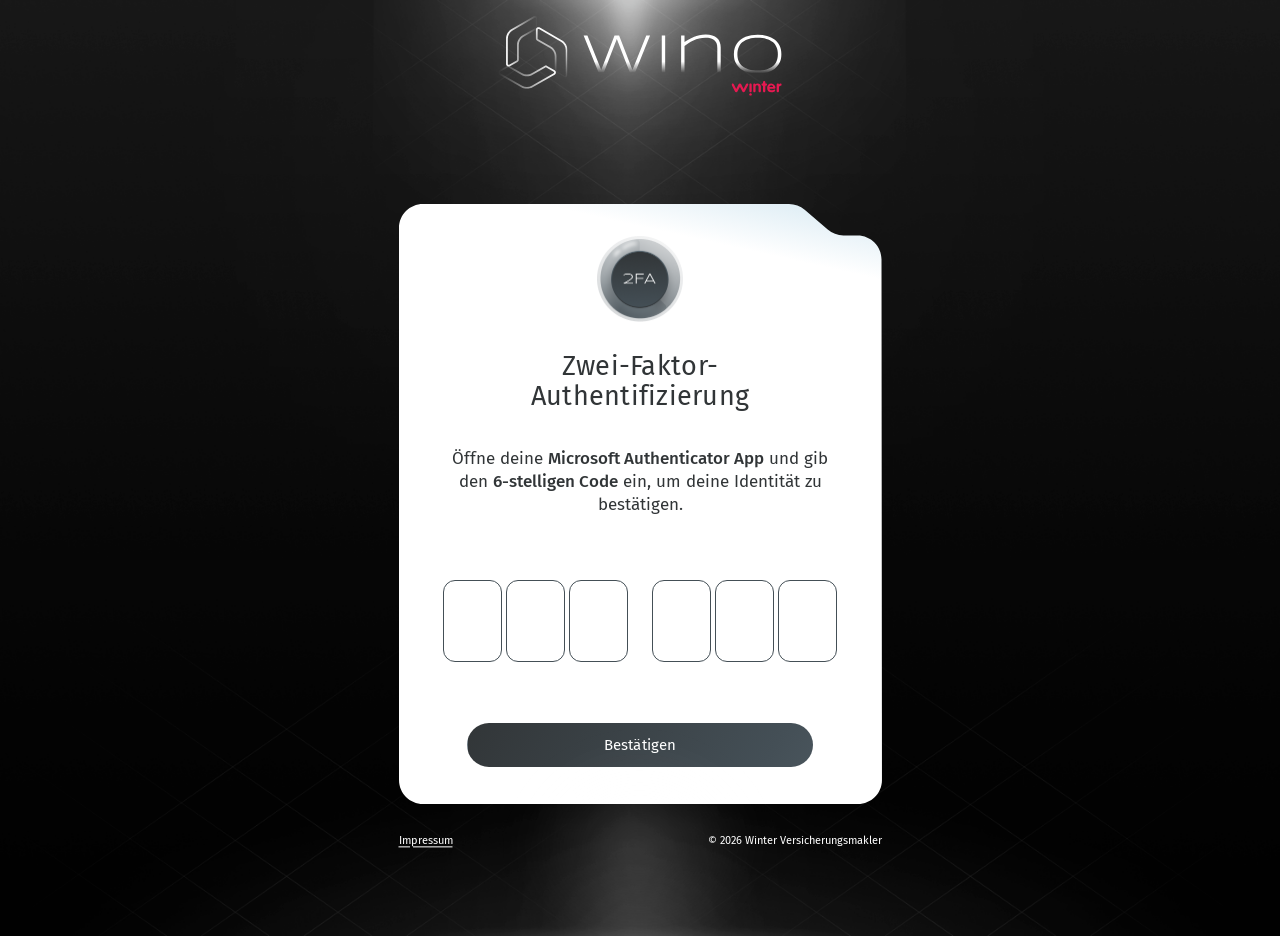
==== 2fa.html @ 0a478004 "Build and polish complete login-to-loading presentation flow. Adds finalized login, 2FA, and loading" ====
<!doctype html>
<html lang="en">
  <head>
    <meta charset="UTF-8" />
    <meta name="viewport" content="width=device-width, initial-scale=1.0" />
    <title>Wino 2FA</title>
    <link rel="preconnect" href="https://fonts.googleapis.com" />
    <link rel="preconnect" href="https://fonts.gstatic.com" crossorigin />
    <link
      href="https://fonts.googleapis.com/css2?family=Fira+Sans:wght@400;500&family=Syncopate&display=swap"
      rel="stylesheet"
    />
    <link rel="stylesheet" href="./styles.css" />
  </head>
  <body class="twofa-page">
    <main class="page">
      <a href="./index.html" aria-label="Go to login start page">
        <img class="page-logo" src="./assets/Wino_Logo_Full.svg" alt="Wino logo" />
      </a>

      <section class="login-card">
        <img class="card-login-icon" src="./assets/icon_2fa.png" alt="2FA icon" />
        <h2 class="twofa-title">Zwei-Faktor-Authentifizierung</h2>
        <p class="twofa-subtext">
          Öffne deine <strong>Microsoft Authenticator App</strong> und gib den <strong>6-stelligen Code</strong> ein,
          um deine Identität zu bestätigen.
        </p>

        <form class="login-form twofa-form" action="#" method="post">
          <div class="twofa-code-row" aria-label="6-stelliger Code">
            <div class="twofa-code-block">
              <input class="otp-input" type="text" inputmode="numeric" maxlength="1" placeholder=" " aria-label="Code Stelle 1" />
              <input class="otp-input" type="text" inputmode="numeric" maxlength="1" placeholder=" " aria-label="Code Stelle 2" />
              <input class="otp-input" type="text" inputmode="numeric" maxlength="1" placeholder=" " aria-label="Code Stelle 3" />
            </div>
            <div class="twofa-code-block">
              <input class="otp-input" type="text" inputmode="numeric" maxlength="1" placeholder=" " aria-label="Code Stelle 4" />
              <input class="otp-input" type="text" inputmode="numeric" maxlength="1" placeholder=" " aria-label="Code Stelle 5" />
              <input class="otp-input" type="text" inputmode="numeric" maxlength="1" placeholder=" " aria-label="Code Stelle 6" />
            </div>
          </div>

          <button class="twofa-submit-button" type="submit">
            <span class="button-spinner" aria-hidden="true"></span>
            <img class="button-success-icon" src="./assets/icon_confirm.svg" alt="" aria-hidden="true" />
            <span class="button-label">Bestätigen</span>
          </button>
        </form>
      </section>
    </main>

    <footer class="page-footer">
      <a class="link-button link-button-small footer-link" href="#">Impressum</a>
      <p>
        <a class="footer-copyright-link" href="https://www.makler-winter.at/" target="_blank" rel="noopener noreferrer"
          >&copy; 2026 Winter Versicherungsmakler</a
        >
      </p>
    </footer>
    <script>
      (() => {
        const form = document.querySelector(".twofa-form");
        const submitButton = form?.querySelector(".twofa-submit-button");
        const label = submitButton?.querySelector(".button-label");

        if (!form || !submitButton || !label) return;

        form.addEventListener("submit", (event) => {
          event.preventDefault();

          if (submitButton.classList.contains("is-loading") || submitButton.classList.contains("is-success")) return;

          submitButton.classList.add("is-loading");
          submitButton.disabled = true;
          label.textContent = "Verifieng...";

          window.setTimeout(() => {
            submitButton.classList.remove("is-loading");
            submitButton.classList.add("is-success");
            label.textContent = "Success";

            window.setTimeout(() => {
              document.body.classList.add("is-page-fading");

              window.setTimeout(() => {
                window.location.href = "./loading.html";
              }, 620);
            }, 800);
          }, 1800);
        });
      })();
    </script>
  </body>
</html>
---- styles.css ----
:root {
  /* Color tokens */
  --color-main-dark: #313537;
  --color-black-medium: #444f56;
  --color-main-white: #ffffff;
  --color-secondary-blue: #d3e7f1;

  /* Semantic tokens */
  --color-page-bg: var(--color-main-dark);
  --color-surface: rgba(255, 255, 255, 0.08);
  --color-text-primary: var(--color-main-white);
  --color-text-inverse: var(--color-main-dark);
  --color-border: rgba(211, 231, 241, 0.4);
  --color-input-bg: rgba(255, 255, 255, 0.95);

  /* Gradients */
  --gradient-main-dark: linear-gradient(180deg, #313537 0%, #444f56 88.1%);
  --gradient-light-blue: linear-gradient(12.45deg, #ffffff 89.29%, #d3e7f1 100.74%);
  --gradient-light-dark: linear-gradient(360deg, #6c7a84 0%, #444f56 100%);

  /* Typography */
  --font-headline: "Syncopate", sans-serif;
  --font-text: "Fira Sans", sans-serif;
  --text-headline: 27px;
  --text-medium: 15px;
  --text-small: 13px;
  --text-xsmall: 11px;

  /* Divider token */
  --divider-width: 347px;
}

* {
  box-sizing: border-box;
}

html,
body {
  margin: 0;
  min-height: 100vh;
  overflow: hidden;
}

body {
  font-family: var(--font-text);
  font-size: var(--text-medium);
  color: var(--color-text-primary);
  background-color: var(--color-main-dark);
  background-image: image-set(url("./assets/main-bg-1x.png") 1x, url("./assets/main-bg-4k.png") 2x);
  background-size: cover;
  background-position: center top;
  background-repeat: no-repeat;
  padding-bottom: 36px;
  position: relative;
}

body::before {
  content: "";
  position: fixed;
  top: -150px;
  left: 50%;
  transform: translateX(-50%);
  width: min(41.6vw, 560px);
  height: 448px;
  pointer-events: none;
  z-index: 0;
  background:
    radial-gradient(circle at 50% 6%, rgba(255, 255, 255, 0.9) 0%, rgba(255, 255, 255, 0.38) 14%, rgba(255, 255, 255, 0.08) 34%, rgba(255, 255, 255, 0) 58%),
    linear-gradient(
      180deg,
      rgba(255, 255, 255, 0.22) 0%,
      rgba(255, 255, 255, 0.16) 16%,
      rgba(255, 255, 255, 0.08) 40%,
      rgba(255, 255, 255, 0) 88%
    );
  /* Feathered mask removes hard cone edges and creates a shine falloff */
  -webkit-mask-image:
    radial-gradient(ellipse at center, #000 18%, rgba(0, 0, 0, 0.78) 46%, rgba(0, 0, 0, 0) 88%),
    linear-gradient(180deg, #000 0%, rgba(0, 0, 0, 0.85) 44%, rgba(0, 0, 0, 0) 100%);
  -webkit-mask-composite: source-in;
  mask-image:
    radial-gradient(ellipse at center, #000 18%, rgba(0, 0, 0, 0.78) 46%, rgba(0, 0, 0, 0) 88%),
    linear-gradient(180deg, #000 0%, rgba(0, 0, 0, 0.85) 44%, rgba(0, 0, 0, 0) 100%);
  mask-composite: intersect;
  mix-blend-mode: screen;
  filter: blur(44px);
  animation: topGlowShimmer 6s ease-in-out infinite;
}

body::after {
  content: "";
  position: fixed;
  bottom: -44px;
  left: 50%;
  transform: translateX(-50%);
  width: min(18vw, 240px);
  height: 192px;
  pointer-events: none;
  z-index: 0;
  background: radial-gradient(
    ellipse at center,
    rgba(255, 255, 255, 0.2) 0%,
    rgba(255, 255, 255, 0.08) 32%,
    rgba(255, 255, 255, 0) 72%
  );
  filter: blur(22px);
  animation: bottomGlowShimmer 4s ease-in-out infinite alternate;
}

@keyframes topGlowShimmer {
  0% {
    opacity: 0;
    filter: blur(52px);
  }
  50% {
    opacity: 1;
    filter: blur(38px);
  }
  100% {
    opacity: 0;
    filter: blur(56px);
  }
}

@keyframes bottomGlowShimmer {
  0% {
    opacity: 0.3;
    filter: blur(24px);
  }
  50% {
    opacity: 0.46;
    filter: blur(20px);
  }
  100% {
    opacity: 0.34;
    filter: blur(26px);
  }
}

.loading-screen {
  min-height: 100vh;
  width: 100%;
  display: grid;
  place-items: center;
  position: relative;
}

.loading-logo {
  width: 160px;
  height: auto;
  display: block;
  opacity: 0;
  transform-origin: center center;
  animation:
    loadingElementFadeIn 900ms ease-in-out forwards,
    loadingLogoLoop 7.2s ease-in-out 1s infinite;
}

.loading-text {
  position: fixed;
  left: 50%;
  bottom: 0;
  transform: translate(-50%, calc(-20% - 50px));
  margin: 0;
  font-family: var(--font-text);
  font-size: 13px;
  font-weight: 400;
  color: var(--color-main-white);
  opacity: 0;
  animation: loadingElementFadeIn 1100ms ease-in-out 120ms forwards;
}

.loading-dots::after {
  content: "...";
  display: inline-block;
  width: 0;
  overflow: hidden;
  position: relative;
  top: 4px;
  text-align: left;
  animation: loadingDots 2.8s ease-in-out infinite;
}

@keyframes loadingDots {
  0% {
    width: 0;
  }
  50% {
    width: 1.2em;
  }
  100% {
    width: 0;
  }
}

@keyframes loadingElementFadeIn {
  from {
    opacity: 0;
  }
  to {
    opacity: 1;
  }
}

@keyframes loadingLogoLoop {
  0% {
    transform: rotate(0deg) scale(1);
  }
  20% {
    transform: rotate(90deg) scale(0.64);
  }
  50% {
    transform: rotate(90deg) scale(0.64);
  }
  70% {
    transform: rotate(0deg) scale(1);
  }
  100% {
    transform: rotate(0deg) scale(1);
  }
}

.page {
  min-height: 100vh;
  display: flex;
  flex-direction: column;
  align-items: center;
  justify-content: center;
  gap: 28px;
  padding: 24px;
  opacity: 1;
  transition: opacity 620ms cubic-bezier(0.22, 1, 0.36, 1);
}

.page-logo {
  width: 286px;
  height: 80px;
  max-width: 100%;
  display: block;
  margin: 0 auto;
  object-fit: contain;
  transform: translateY(-100%);
}

.login-card {
  flex: 0 0 auto;
  width: 483px;
  min-width: 483px;
  min-height: 599.97px;
  height: 599.97px;
  max-height: 599.97px;
  overflow: hidden;
  padding: 32px 24px;
  display: grid;
  justify-items: center;
  background: var(--gradient-light-blue);
  -webkit-mask-image: url("./assets/card-shape.svg");
  mask-image: url("./assets/card-shape.svg");
  -webkit-mask-size: 100% 100%;
  mask-size: 100% 100%;
  -webkit-mask-repeat: no-repeat;
  mask-repeat: no-repeat;
  -webkit-mask-position: center;
  mask-position: center;
}

.card-hidden {
  display: none;
}

.card-login-icon {
  width: 86px;
  height: 86px;
  display: block;
  margin: 0 auto 10px;
}

h1 {
  margin: 0;
  text-align: center;
  font-family: var(--font-headline);
  font-weight: 400;
  font-size: var(--text-headline);
  color: var(--color-main-dark);
}

.twofa-title {
  margin: 0 auto;
  width: 345px;
  max-width: 345px;
  text-align: center;
  font-family: var(--font-text);
  font-size: 27px;
  font-weight: 400;
  line-height: 1.12;
  letter-spacing: 0.01em;
  color: var(--color-main-dark);
}

.twofa-subtext {
  margin: 18px auto 0;
  max-width: 390px;
  text-align: center;
  font-family: var(--font-text);
  font-size: 17px;
  font-weight: 400;
  line-height: 1.35;
  color: var(--color-main-dark);
}

.twofa-subtext strong {
  font-weight: 500;
}

.login-form {
  width: 346px;
  max-width: 346px;
  margin: 0 auto;
  display: grid;
  gap: 10px;
}

.field-group {
  display: grid;
  gap: 10px;
}

.field-group + .field-group {
  margin-top: 16px;
}

.field-group label {
  font-family: var(--font-text);
  font-size: var(--text-medium);
  font-weight: 500;
  color: var(--color-main-dark);
}

.login-form input {
  width: 100%;
  max-width: 346px;
  min-height: 44px;
  align-self: center;
  border: 1px solid #baccd5;
  border-radius: 8px;
  padding: 12px 14px;
  font: inherit;
  color: var(--color-text-inverse);
  background: #ffffff;
}

.login-form input::placeholder {
  color: rgba(49, 53, 55, 0.55);
  font-size: var(--text-xsmall);
}

.login-form input:focus {
  outline: none;
  border-color: var(--color-secondary-blue);
  box-shadow: 0 0 0 3px rgba(211, 231, 241, 0.3);
}

.login-form:not(.twofa-form) input:valid:not(:placeholder-shown) {
  /* Wino-Gradient-VelvetBlue */
  background: linear-gradient(45deg, #ffffff 37.77%, #d3e7f1 110.16%);
}

.toggle-field {
  margin-top: 0;
  display: flex;
  align-items: center;
  justify-content: flex-start;
  gap: 12px;
  cursor: pointer;
}

.toggle-text {
  font-family: var(--font-text);
  font-size: var(--text-small);
  font-weight: 400;
  color: var(--color-main-dark);
}

.toggle-switch {
  position: relative;
  width: 53px;
  height: 24.23px;
  flex: none;
}

.toggle-switch input {
  position: absolute;
  opacity: 0;
  inset: 0;
  margin: 0;
  cursor: pointer;
}

.toggle-track {
  position: absolute;
  inset: 0;
  background: linear-gradient(359.84deg, #ffffff -49.71%, #baccd5 109.2%);
  border-radius: 16px;
  transition: background 0.2s ease;
}

.toggle-track::after {
  content: "";
  position: absolute;
  width: 18.17px;
  height: 18.17px;
  left: 6px;
  top: 3.03px;
  border-radius: 50%;
  background: var(--color-main-dark);
  transition: transform 0.2s ease;
}

.toggle-switch input:checked + .toggle-track::after {
  transform: translateX(22.83px);
}

.toggle-switch input:checked + .toggle-track {
  background: linear-gradient(180deg, #348d2c 0%, #69ba61 100%);
}

.login-form button {
  margin-top: 22px;
  width: 100%;
  max-width: 346px;
  min-height: 42px;
  align-self: center;
  display: flex;
  flex-direction: row;
  justify-content: center;
  align-items: center;
  gap: 10px;
  padding: 12px 32px;
  border: 1px solid transparent;
  border-radius: 52px;
  font-family: var(--font-text);
  font-style: normal;
  font-weight: 400;
  font-size: var(--text-medium);
  line-height: 18px;
  text-align: center;
  letter-spacing: 0.01em;
  color: var(--color-main-white);
  background: linear-gradient(120deg, #313537 0%, #444f56 45%, #6c7a84 100%);
  background-size: 200% 200%;
  background-position: 0% 50%;
  cursor: pointer;
  transition: background-position 320ms ease, filter 320ms ease;
}

.login-form button:hover {
  background-position: 100% 50%;
  filter: none;
}

.link-button {
  font-family: var(--font-text);
  font-weight: 400;
  line-height: 1.2;
  color: var(--color-main-white);
  text-decoration: underline;
  text-underline-offset: 2px;
}

.link-button-medium {
  font-size: var(--text-medium);
}

.link-button-small {
  font-size: var(--text-small);
}

.link-button-xsmall {
  font-size: var(--text-xsmall);
}

.post-button-row {
  width: 100%;
  max-width: 346px;
  align-self: center;
  display: flex;
  align-items: center;
  justify-content: space-between;
  gap: 12px;
  margin-top: 6px;
}

.forgot-link {
  color: var(--color-main-dark);
}

.form-divider {
  width: var(--divider-width);
  height: 1px;
  max-width: 100%;
  display: block;
  border: 0;
  margin: 0 auto 18px;
}

.twofa-form {
  margin-top: 40px;
  width: 394px;
  max-width: 100%;
  gap: 0;
}

.twofa-code-row {
  display: flex;
  align-items: center;
  justify-content: center;
  gap: 24px;
}

.twofa-code-block {
  display: flex;
  align-items: center;
  gap: 4px;
}

.otp-input {
  width: 59px !important;
  height: 82px;
  min-height: 82px !important;
  border: 1px solid var(--color-black-medium) !important;
  border-radius: 12px !important;
  text-align: center;
  padding: 0;
  background: transparent !important;
}

.login-form .otp-input {
  font-family: var(--font-headline);
  font-size: 27px;
  font-weight: 400;
}

.login-form .otp-input:not(:placeholder-shown) {
  /* Wino-Gradient-VelvetBlue */
  background: linear-gradient(28.44deg, #ffffff 37.77%, #d3e7f1 110.16%) !important;
}

.otp-input:focus {
  outline: none;
  border-color: var(--color-main-dark) !important;
  box-shadow: none !important;
}

.twofa-form button {
  margin-top: 52px;
  margin-left: auto;
  margin-right: auto;
  justify-self: center;
}

.twofa-submit-button {
  position: relative;
}

.button-spinner {
  width: 16px;
  height: 16px;
  border: 2px solid rgba(255, 255, 255, 0.4);
  border-top-color: var(--color-main-white);
  border-radius: 50%;
  display: none;
  animation: buttonSpin 0.8s linear infinite;
}

.button-success-icon {
  width: 16px;
  height: 16px;
  display: none;
}

.twofa-submit-button.is-loading .button-spinner {
  display: inline-block;
}

.twofa-submit-button.is-loading .button-success-icon {
  display: none;
}

.twofa-submit-button.is-success .button-spinner {
  display: none;
}

.twofa-submit-button.is-success .button-success-icon {
  display: inline-block;
}

@keyframes buttonSpin {
  to {
    transform: rotate(360deg);
  }
}

.page-footer {
  position: fixed;
  left: 50%;
  bottom: 0;
  transform: translate(-50%, calc(-20% - 50px));
  width: min(100%, 483px);
  padding: 0;
  display: flex;
  align-items: center;
  justify-content: space-between;
  gap: 12px;
  opacity: 1;
  transition: opacity 620ms cubic-bezier(0.22, 1, 0.36, 1);
}

.twofa-page.is-page-fading .page,
.twofa-page.is-page-fading .page-footer {
  opacity: 0;
}

.page-footer p {
  margin: 0;
  font-size: var(--text-xsmall);
  color: var(--color-main-white);
}

.footer-copyright-link {
  color: var(--color-main-white);
  text-decoration: none;
}

.footer-copyright-link:hover,
.footer-copyright-link:focus-visible {
  color: var(--color-main-white);
  text-decoration: none;
}

.footer-link {
  color: var(--color-main-white);
  font-size: var(--text-xsmall);
}

.ds-page {
  min-height: 100vh;
  max-width: 1100px;
  margin: 0 auto;
  padding: 40px 24px 64px;
}

.ds-header h1 {
  margin: 0;
}

.ds-header p {
  margin: 8px 0 0;
  font-size: var(--text-small);
}

.ds-section {
  margin-top: 28px;
  padding: 20px;
  border: 1px solid rgba(255, 255, 255, 0.24);
  border-radius: 16px;
  background: rgba(10, 13, 16, 0.45);
}

.ds-section h2 {
  margin: 0 0 12px;
  font-size: var(--text-medium);
  font-weight: 500;
}

.ds-swatches {
  display: flex;
  gap: 12px;
  flex-wrap: wrap;
}

.ds-swatch {
  display: grid;
  gap: 8px;
  min-width: 170px;
}

.ds-chip {
  width: 100%;
  height: 60px;
  border-radius: 12px;
}

.ds-chip-bordered {
  border: 1px solid rgba(49, 53, 55, 0.28);
}

.ds-swatch code {
  font-family: var(--font-text);
  font-size: var(--text-xsmall);
  color: var(--color-main-white);
}

.ds-gradients {
  display: grid;
  gap: 12px;
  grid-template-columns: repeat(auto-fit, minmax(220px, 1fr));
}

.ds-gradient-card {
  min-height: 90px;
  border-radius: 16px;
  display: grid;
  place-items: center;
  font-size: var(--text-small);
  color: var(--color-main-dark);
}

.ds-dark-gradient {
  background: var(--gradient-main-dark);
  color: var(--color-main-white);
}

.ds-light-gradient {
  background: var(--gradient-light-blue);
}

.ds-headline {
  margin: 0 0 8px;
  font-family: var(--font-headline);
  font-size: var(--text-headline);
  color: var(--color-main-white);
}

.ds-medium,
.ds-small,
.ds-xsmall {
  margin: 0 0 6px;
  color: var(--color-main-white);
}

.ds-medium {
  font-size: var(--text-medium);
}

.ds-small {
  font-size: var(--text-small);
}

.ds-xsmall {
  font-size: var(--text-xsmall);
}

.ds-card-preview {
  margin: 0 auto;
}

@media (max-width: 600px) {
  .page {
    padding: 18px;
  }

  .login-card {
    width: 483px;
    min-width: 483px;
    min-height: 599.97px;
    height: 599.97px;
  }

  .login-form {
    width: 100%;
    max-width: 346px;
  }

  .page-footer {
    width: calc(100% - 36px);
  }
}

@media (max-width: 510px) {
  .page {
    padding-left: 16px;
    padding-right: 16px;
  }

  .login-card {
    width: calc(100vw - 32px);
    min-width: 0;
    max-width: 483px;
    flex: 0 0 auto !important;
    height: 599.97px !important;
    min-height: 599.97px !important;
    max-height: 599.97px !important;
  }

  .page-footer {
    width: calc(100vw - 32px);
    max-width: 483px;
  }

  .twofa-title {
    font-size: 36px;
  }

  .otp-input {
    width: 50px !important;
    height: 74px;
    min-height: 74px !important;
  }
}
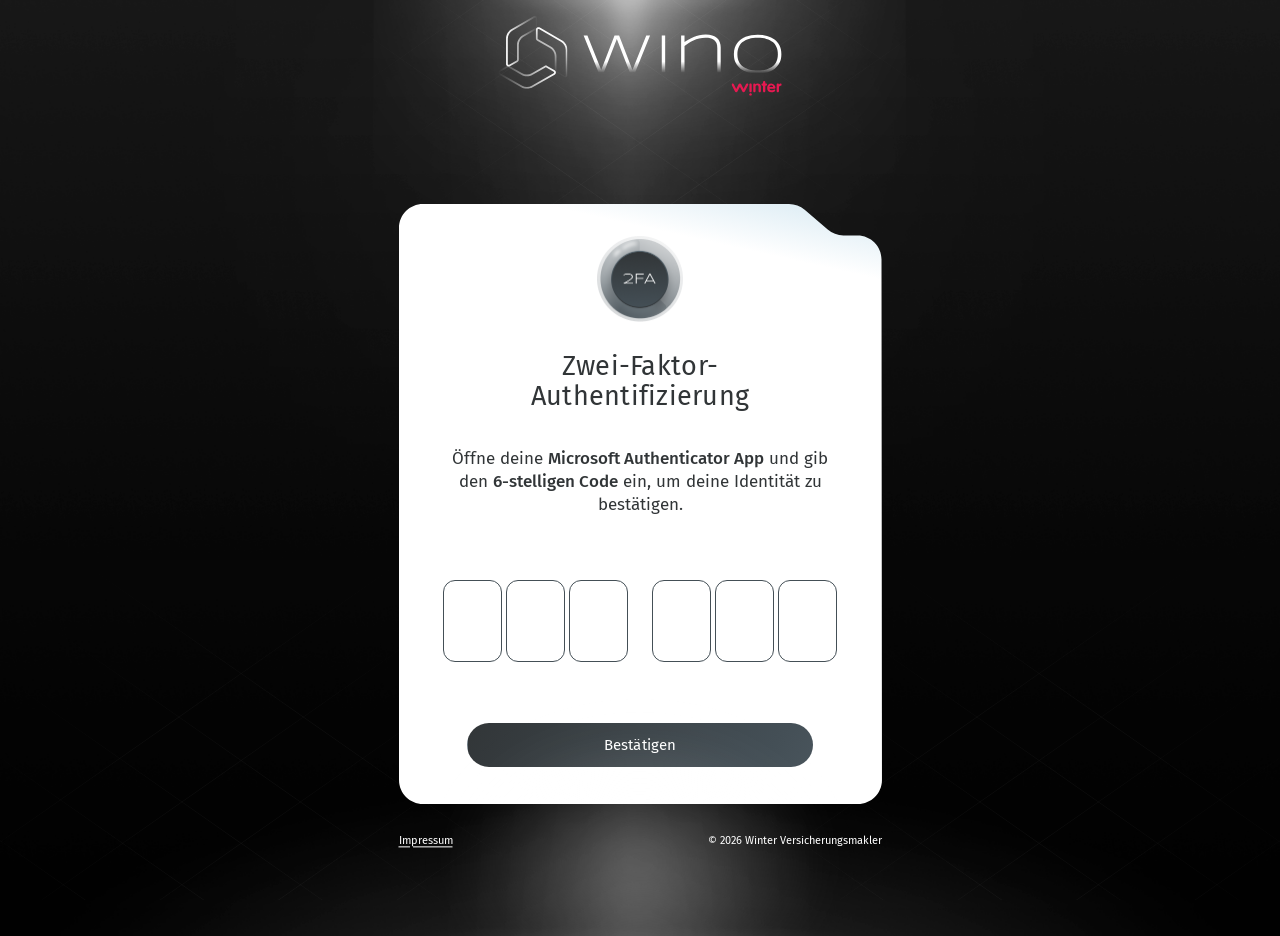
==== commit 7126f3cf: "Polish page visuals, strokes layers, and animation behavior. Adds top/bottom stroke assets to login " ====
--- a/2fa.html
+++ b/2fa.html
@@ -14,6 +14,8 @@
   </head>
   <body class="twofa-page">
     <main class="page">
+      <img class="page-strokes" src="./assets/Strokes.svg" alt="" aria-hidden="true" />
+      <img class="page-bottom-strokes" src="./assets/bottom_strokes.svg" alt="" aria-hidden="true" />
       <a href="./index.html" aria-label="Go to login start page">
         <img class="page-logo" src="./assets/Wino_Logo_Full.svg" alt="Wino logo" />
       </a>
@@ -57,6 +59,7 @@
         >
       </p>
     </footer>
+    <script src="./impressum.js"></script>
     <script>
       (() => {
         const form = document.querySelector(".twofa-form");
--- a/styles.css
+++ b/styles.css
@@ -90,21 +90,21 @@
 body::after {
   content: "";
   position: fixed;
-  bottom: -44px;
+  bottom: -88px;
   left: 50%;
   transform: translateX(-50%);
-  width: min(18vw, 240px);
-  height: 192px;
+  width: min(28vw, 360px);
+  height: 250px;
   pointer-events: none;
   z-index: 0;
   background: radial-gradient(
     ellipse at center,
-    rgba(255, 255, 255, 0.2) 0%,
-    rgba(255, 255, 255, 0.08) 32%,
+    rgba(255, 255, 255, 0.36) 0%,
+    rgba(255, 255, 255, 0.16) 34%,
     rgba(255, 255, 255, 0) 72%
   );
-  filter: blur(22px);
-  animation: bottomGlowShimmer 4s ease-in-out infinite alternate;
+  filter: blur(28px);
+  animation: bottomGlowShimmer 7.2s ease-in-out infinite alternate;
 }
 
 @keyframes topGlowShimmer {
@@ -124,16 +124,16 @@
 
 @keyframes bottomGlowShimmer {
   0% {
-    opacity: 0.3;
+    opacity: 0.06;
+    filter: blur(30px);
+  }
+  50% {
+    opacity: 0.66;
     filter: blur(24px);
   }
-  50% {
-    opacity: 0.46;
-    filter: blur(20px);
-  }
   100% {
-    opacity: 0.34;
-    filter: blur(26px);
+    opacity: 0.08;
+    filter: blur(34px);
   }
 }
 
@@ -199,6 +199,26 @@
   }
   to {
     opacity: 1;
+  }
+}
+
+@keyframes pageElementFadeIn {
+  from {
+    opacity: 0;
+  }
+  to {
+    opacity: 1;
+  }
+}
+
+@keyframes pageLogoIntro {
+  0% {
+    opacity: 0;
+    transform: translateY(-92%);
+  }
+  100% {
+    opacity: 1;
+    transform: translateY(-100%);
   }
 }
 
@@ -240,15 +260,50 @@
   margin: 0 auto;
   object-fit: contain;
   transform: translateY(-100%);
+  opacity: 0;
+  animation: pageLogoIntro 1200ms ease-in-out forwards;
+}
+
+.twofa-page .page-logo {
+  animation: none;
+  opacity: 1;
+  transform: translateY(-100%);
+}
+
+.login-page .page-strokes,
+.twofa-page .page-strokes {
+  position: fixed;
+  top: 0;
+  left: 50%;
+  transform: translateX(-50%);
+  width: 748px;
+  height: 350px;
+  pointer-events: none;
+  z-index: 0;
+  opacity: 0.55;
+}
+
+.login-page .page-bottom-strokes,
+.twofa-page .page-bottom-strokes {
+  position: fixed;
+  bottom: 0;
+  left: 50%;
+  transform: translateX(-50%);
+  width: 1546px;
+  height: 350px;
+  pointer-events: none;
+  z-index: 0;
+  opacity: 0.5;
 }
 
 .login-card {
   flex: 0 0 auto;
+  flex-shrink: 0;
   width: 483px;
   min-width: 483px;
-  min-height: 599.97px;
-  height: 599.97px;
-  max-height: 599.97px;
+  min-height: 599.97px !important;
+  height: 599.97px !important;
+  max-height: 599.97px !important;
   overflow: hidden;
   padding: 32px 24px;
   display: grid;
@@ -262,6 +317,13 @@
   mask-repeat: no-repeat;
   -webkit-mask-position: center;
   mask-position: center;
+  opacity: 0;
+  animation: pageElementFadeIn 1250ms ease-in-out 120ms forwards;
+}
+
+.twofa-page .login-card {
+  animation: none;
+  opacity: 1;
 }
 
 .card-hidden {
@@ -611,8 +673,14 @@
   align-items: center;
   justify-content: space-between;
   gap: 12px;
+  opacity: 0;
+  transition: opacity 620ms cubic-bezier(0.22, 1, 0.36, 1);
+  animation: pageElementFadeIn 1400ms ease-in-out 220ms forwards;
+}
+
+.twofa-page .page-footer {
+  animation: none;
   opacity: 1;
-  transition: opacity 620ms cubic-bezier(0.22, 1, 0.36, 1);
 }
 
 .twofa-page.is-page-fading .page,
@@ -640,6 +708,81 @@
 .footer-link {
   color: var(--color-main-white);
   font-size: var(--text-xsmall);
+}
+
+.impressum-overlay {
+  position: fixed;
+  inset: 0;
+  z-index: 50;
+  display: none;
+  background: rgba(7, 11, 14, 0.55);
+}
+
+.impressum-overlay.is-open {
+  display: block;
+}
+
+.impressum-topbar {
+  position: fixed;
+  top: 48px;
+  left: 50%;
+  transform: translateX(-50%);
+  width: min(52vw, 540px);
+  height: 24px;
+  background: rgba(49, 53, 55, 0.88);
+  backdrop-filter: blur(4px);
+  display: grid;
+  align-items: center;
+  border-radius: 10px 10px 0 0;
+}
+
+.impressum-topbar h2 {
+  margin: 0;
+  text-align: center;
+  font-family: var(--font-text);
+  font-size: 9px;
+  font-weight: 400;
+  color: var(--color-main-white);
+}
+
+.impressum-close {
+  position: absolute;
+  right: 2px;
+  top: 50%;
+  transform: translateY(-50%);
+  width: 18px;
+  height: 18px;
+  border: 0;
+  padding: 0;
+  background: transparent;
+  cursor: pointer;
+}
+
+.impressum-close img {
+  width: 100%;
+  height: 100%;
+  display: block;
+}
+
+.impressum-content {
+  position: fixed;
+  top: 72px;
+  left: 50%;
+  transform: translateX(-50%);
+  width: min(52vw, 540px);
+  height: min(78vh, 468px);
+  background: #ffffff;
+  color: #111111;
+  overflow-y: auto;
+  padding: 22px 24px 28px;
+  border-radius: 0 0 10px 10px;
+  font-family: var(--font-text);
+  font-size: 11px;
+  line-height: 1.35;
+}
+
+.impressum-content p {
+  margin: 0 0 11px;
 }
 
 .ds-page {
@@ -760,10 +903,13 @@
   }
 
   .login-card {
-    width: 483px;
-    min-width: 483px;
-    min-height: 599.97px;
-    height: 599.97px;
+    width: 483px !important;
+    min-width: 483px !important;
+    max-width: 483px !important;
+    min-height: 620px !important;
+    height: 620px !important;
+    max-height: 620px !important;
+    flex-shrink: 0;
   }
 
   .login-form {
@@ -778,18 +924,19 @@
 
 @media (max-width: 510px) {
   .page {
-    padding-left: 16px;
-    padding-right: 16px;
+    padding-left: 12px;
+    padding-right: 12px;
   }
 
   .login-card {
-    width: calc(100vw - 32px);
-    min-width: 0;
-    max-width: 483px;
+    width: 100% !important;
+    min-width: 0 !important;
+    max-width: 483px !important;
     flex: 0 0 auto !important;
-    height: 599.97px !important;
-    min-height: 599.97px !important;
-    max-height: 599.97px !important;
+    min-height: 640px !important;
+    height: 640px !important;
+    max-height: 640px !important;
+    flex-shrink: 0 !important;
   }
 
   .page-footer {
